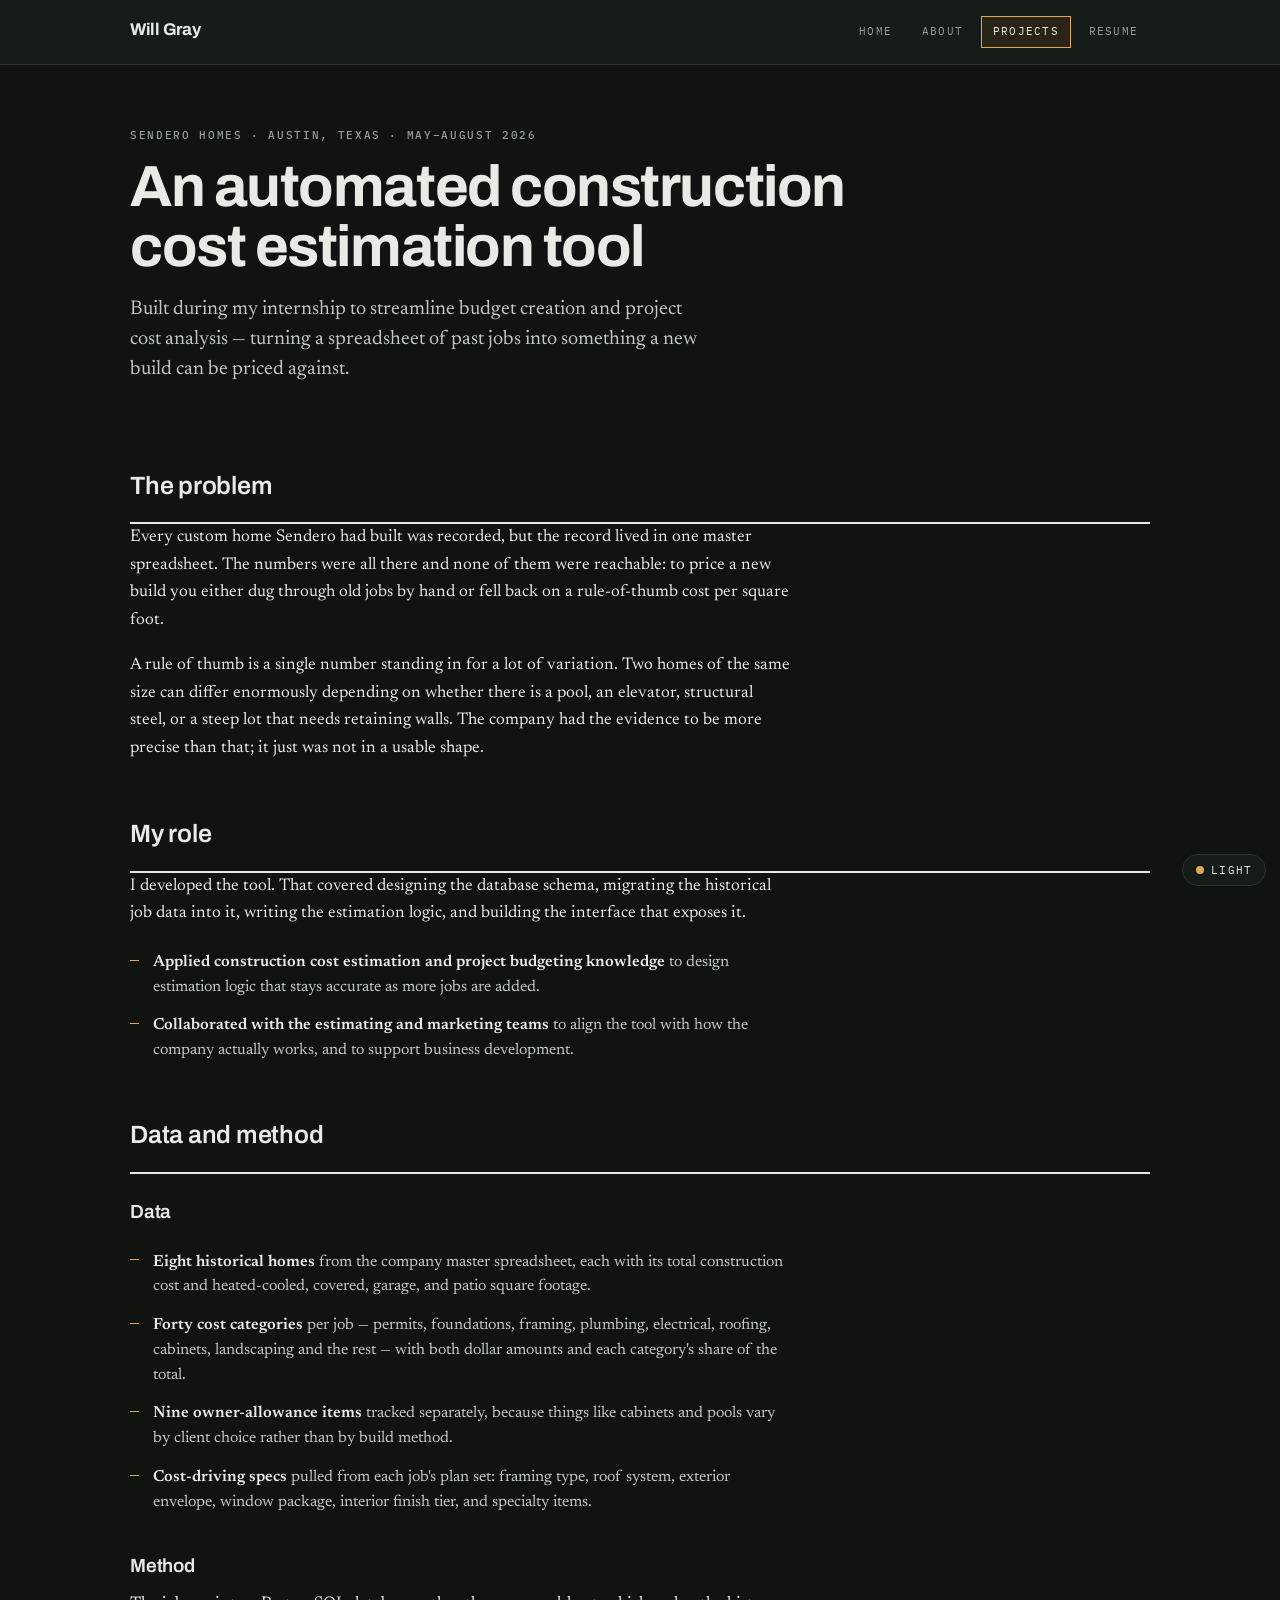
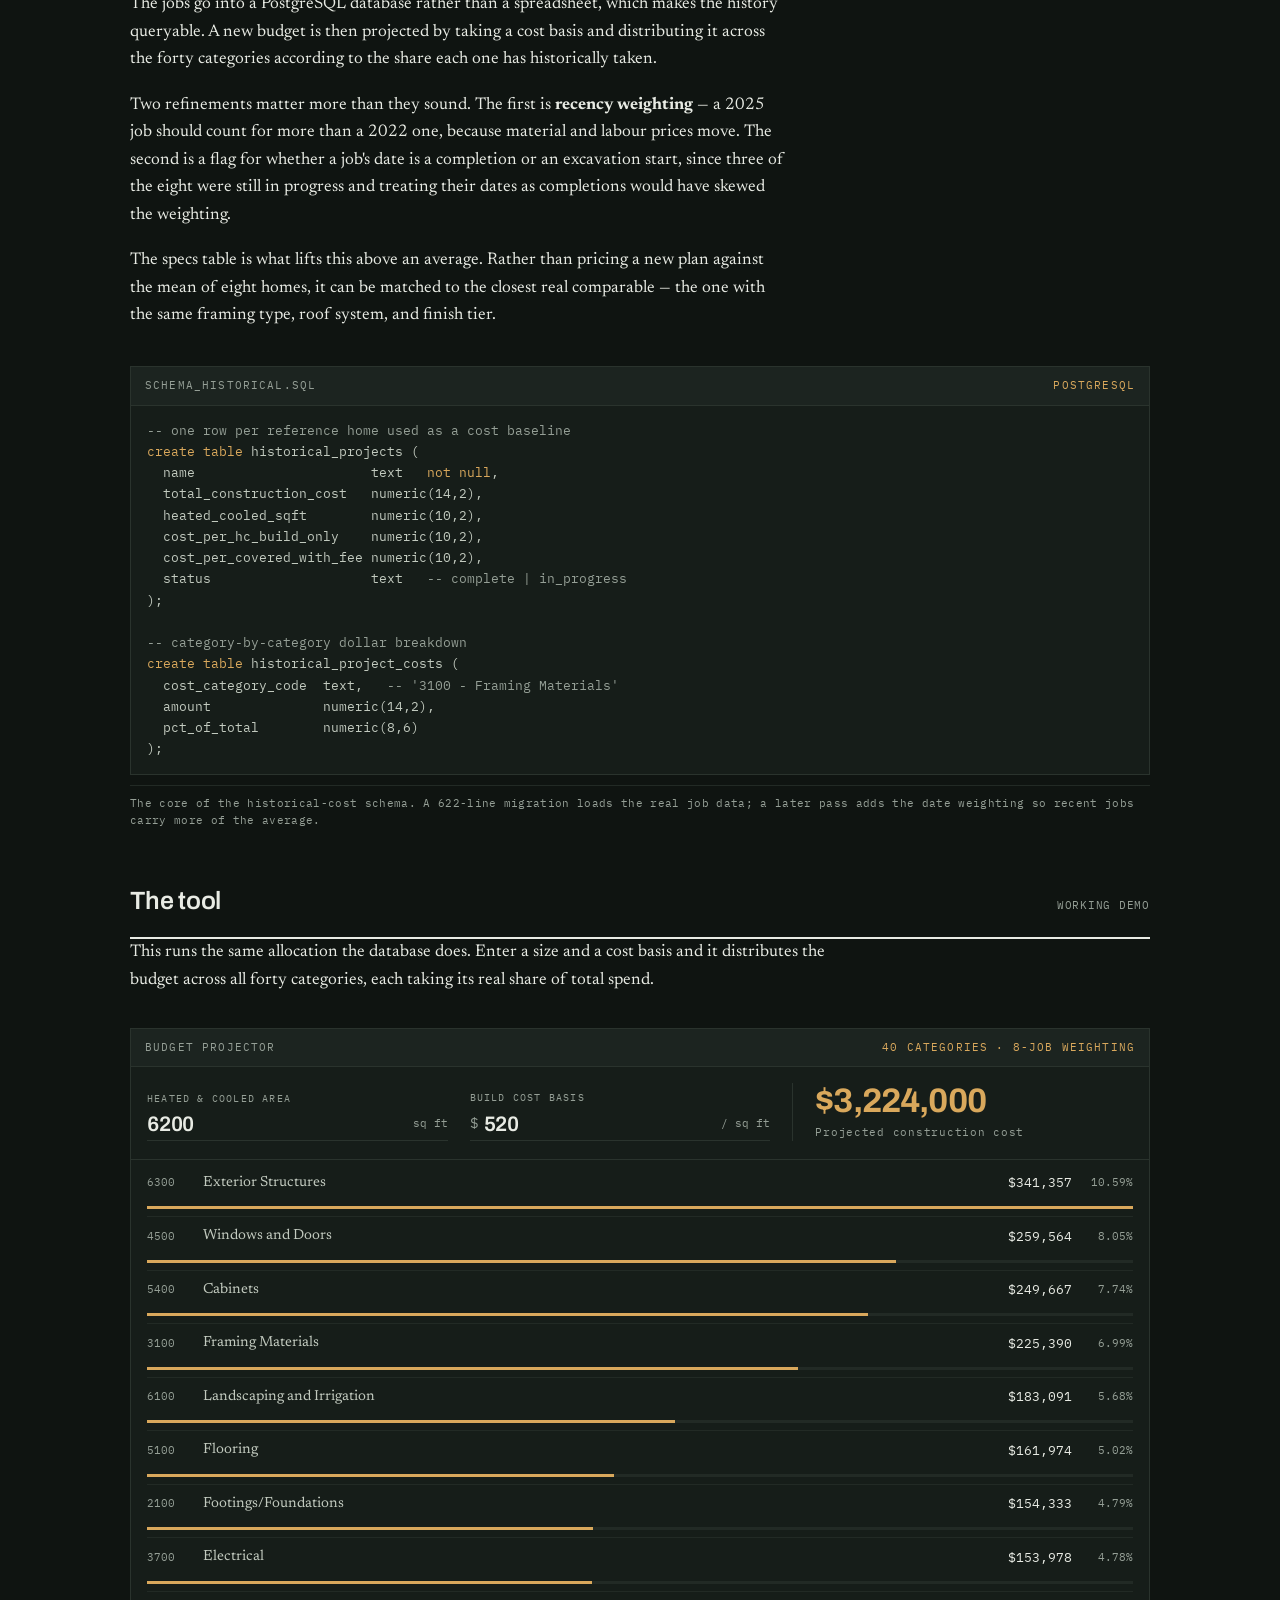
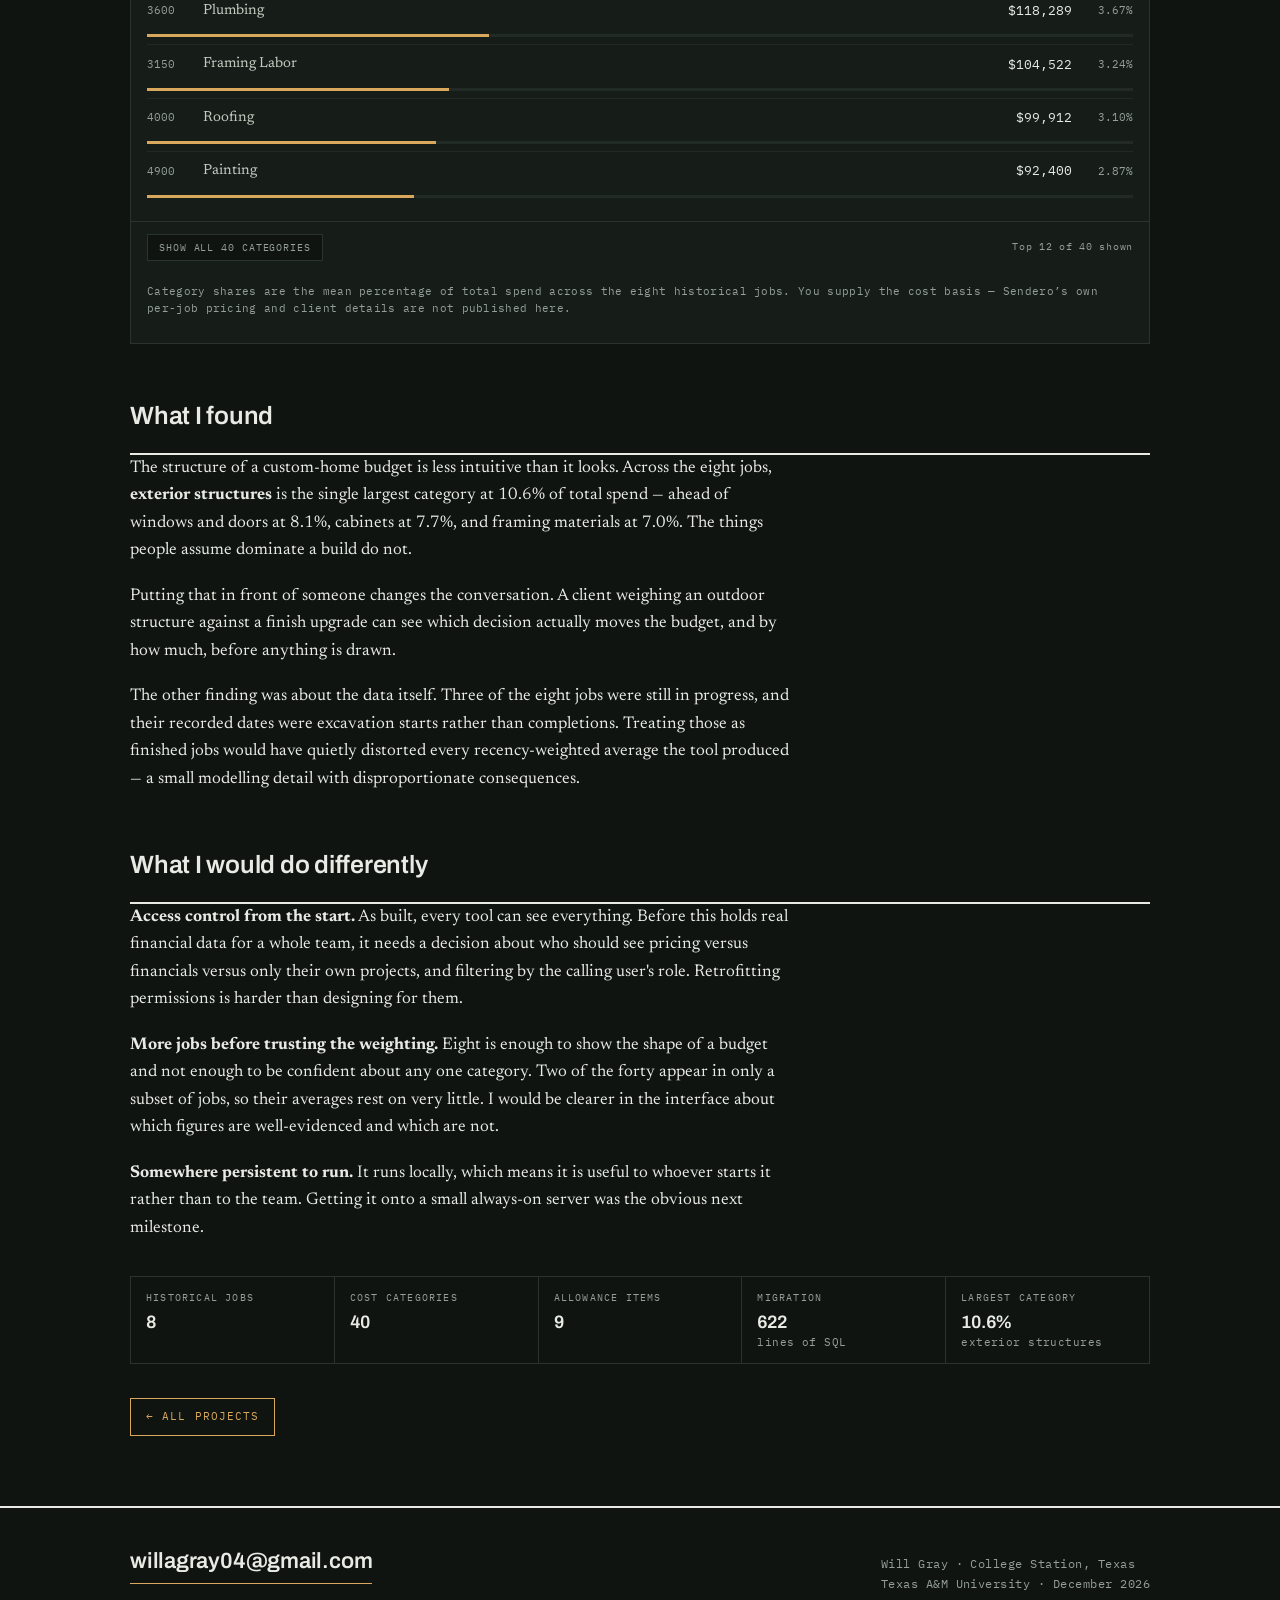
==== project-2.html @ 0aac1c07 "Make the estimating tool the highlight, and fix map glare The budget projector moves from the retire" ====
<!DOCTYPE html>
<html lang="en" data-theme="dark">
<head>
<meta charset="utf-8">
<meta name="viewport" content="width=device-width, initial-scale=1">
<title>Will Gray — Construction Estimating Tool</title>
<meta name="description" content="An automated construction cost estimation tool built for Sendero Homes — problem, role, data and method.">
<link rel="preconnect" href="https://fonts.googleapis.com">
<link rel="preconnect" href="https://fonts.gstatic.com" crossorigin>
<link rel="stylesheet" href="https://fonts.googleapis.com/css2?family=Archivo:wght@500;600;700&family=IBM+Plex+Mono:wght@400;500;600&family=Newsreader:ital,opsz,wght@0,6..72,400;0,6..72,500;0,6..72,600;1,6..72,400&display=swap">
<link rel="stylesheet" href="style.css">
<style>
  .codeblock{
    border:1px solid var(--rule);
    background:var(--surface);
    font-family:var(--ff-mono);
    font-size:12.5px;
    line-height:1.7;
  }
  .codeblock .body{padding:14px 16px;overflow-x:auto}
  .codeblock pre{margin:0;font:inherit;color:var(--ink-2);white-space:pre}
  .codeblock .k{color:var(--brass)}
  .codeblock .c{color:var(--mute)}
</style>
</head>
<body>

<header class="sitehead">
  <div class="frame inner">
    <a class="wordmark" href="index.html">Will Gray</a>
    <nav class="menu" aria-label="Main">
      <a href="index.html">Home</a>
      <a href="about.html">About</a>
      <a href="projects.html" aria-current="page">Projects</a>
      <a href="resume.html">Resume</a>
    </nav>
  </div>
</header>

<main class="frame">

  <div class="pagehead">
    <p class="eyebrow">Sendero Homes &middot; Austin, Texas &middot; May&ndash;August 2026</p>
    <h1>An automated construction cost estimation tool</h1>
    <p class="lede">
      Built during my internship to streamline budget creation and project cost analysis
      &mdash; turning a spreadsheet of past jobs into something a new build can be priced
      against.
    </p>
  </div>

  <div class="sectionhead"><h2>The problem</h2></div>
  <div class="prose">
    <p>
      Every custom home Sendero had built was recorded, but the record lived in one master
      spreadsheet. The numbers were all there and none of them were reachable: to price a
      new build you either dug through old jobs by hand or fell back on a rule-of-thumb
      cost per square foot.
    </p>
    <p>
      A rule of thumb is a single number standing in for a lot of variation. Two homes of
      the same size can differ enormously depending on whether there is a pool, an
      elevator, structural steel, or a steep lot that needs retaining walls. The company
      had the evidence to be more precise than that; it just was not in a usable shape.
    </p>
  </div>

  <div class="sectionhead"><h2>My role</h2></div>
  <div class="prose">
    <p>
      I developed the tool. That covered designing the database schema, migrating the
      historical job data into it, writing the estimation logic, and building the interface
      that exposes it.
    </p>
    <ul class="detail">
      <li><strong>Applied construction cost estimation and project budgeting knowledge</strong> to design estimation logic that stays accurate as more jobs are added.</li>
      <li><strong>Collaborated with the estimating and marketing teams</strong> to align the tool with how the company actually works, and to support business development.</li>
    </ul>
  </div>

  <div class="sectionhead"><h2>Data and method</h2></div>
  <div class="prose">
    <h3 style="margin-top:1.2em">Data</h3>
    <ul class="detail">
      <li><strong>Eight historical homes</strong> from the company master spreadsheet, each with its total construction cost and heated-cooled, covered, garage, and patio square footage.</li>
      <li><strong>Forty cost categories</strong> per job &mdash; permits, foundations, framing, plumbing, electrical, roofing, cabinets, landscaping and the rest &mdash; with both dollar amounts and each category's share of the total.</li>
      <li><strong>Nine owner-allowance items</strong> tracked separately, because things like cabinets and pools vary by client choice rather than by build method.</li>
      <li><strong>Cost-driving specs</strong> pulled from each job's plan set: framing type, roof system, exterior envelope, window package, interior finish tier, and specialty items.</li>
    </ul>

    <h3>Method</h3>
    <p>
      The jobs go into a PostgreSQL database rather than a spreadsheet, which makes the
      history queryable. A new budget is then projected by taking a cost basis and
      distributing it across the forty categories according to the share each one has
      historically taken.
    </p>
    <p>
      Two refinements matter more than they sound. The first is <strong>recency
      weighting</strong> &mdash; a 2025 job should count for more than a 2022 one, because
      material and labour prices move. The second is a flag for whether a job's date is a
      completion or an excavation start, since three of the eight were still in progress and
      treating their dates as completions would have skewed the weighting.
    </p>
    <p>
      The specs table is what lifts this above an average. Rather than pricing a new plan
      against the mean of eight homes, it can be matched to the closest real comparable
      &mdash; the one with the same framing type, roof system, and finish tier.
    </p>
  </div>

  <figure>
    <div class="codeblock">
      <div class="panel-bar"><span>schema_historical.sql</span><span class="hi">PostgreSQL</span></div>
      <div class="body">
<pre><span class="c">-- one row per reference home used as a cost baseline</span>
<span class="k">create table</span> historical_projects (
  name                      text   <span class="k">not null</span>,
  total_construction_cost   numeric(14,2),
  heated_cooled_sqft        numeric(10,2),
  cost_per_hc_build_only    numeric(10,2),
  cost_per_covered_with_fee numeric(10,2),
  status                    text   <span class="c">-- complete | in_progress</span>
);

<span class="c">-- category-by-category dollar breakdown</span>
<span class="k">create table</span> historical_project_costs (
  cost_category_code  text,   <span class="c">-- '3100 - Framing Materials'</span>
  amount              numeric(14,2),
  pct_of_total        numeric(8,6)
);</pre>
      </div>
    </div>
    <figcaption>
      The core of the historical-cost schema. A 622-line migration loads the real job data;
      a later pass adds the date weighting so recent jobs carry more of the average.
    </figcaption>
  </figure>

  <div class="sectionhead">
    <h2>The tool</h2>
    <span class="note">Working demo</span>
  </div>

  <div class="prose" style="max-width:74ch">
    <p>
      This runs the same allocation the database does. Enter a size and a cost basis and it
      distributes the budget across all forty categories, each taking its real share of
      total spend.
    </p>
  </div>

  <div class="tool" id="tool">
    <div class="panel-bar">
      <span>Budget projector</span>
      <span class="hi">40 categories &middot; 8-job weighting</span>
    </div>

    <div class="tool-controls">
      <div class="field">
        <label for="t-sqft">Heated &amp; cooled area</label>
        <div class="wrap">
          <input id="t-sqft" type="number" min="500" max="30000" step="50" value="6200" inputmode="numeric">
          <span class="suf">sq ft</span>
        </div>
      </div>
      <div class="field">
        <label for="t-rate">Build cost basis</label>
        <div class="wrap">
          <span class="pre">$</span>
          <input id="t-rate" type="number" min="50" max="2000" step="5" value="520" inputmode="numeric">
          <span class="suf">/ sq ft</span>
        </div>
      </div>
      <div class="tool-total">
        <div class="amt" id="t-total">$3,224,000</div>
        <div class="sub">Projected construction cost</div>
      </div>
    </div>

    <div class="bars" id="t-bars"></div>

    <div class="tool-foot">
      <button class="chip" id="t-toggle" type="button">Show all 40 categories</button>
      <span class="tool-hint" id="t-shown">Top 12 of 40 shown</span>
    </div>

    <p class="tool-note">
      Category shares are the mean percentage of total spend across the eight historical
      jobs. You supply the cost basis &mdash; Sendero&rsquo;s own per-job pricing and client
      details are not published here.
    </p>
  </div>

  <div class="sectionhead"><h2>What I found</h2></div>
  <div class="prose">
    <p>
      The structure of a custom-home budget is less intuitive than it looks. Across the
      eight jobs, <strong>exterior structures</strong> is the single largest category at
      10.6% of total spend &mdash; ahead of windows and doors at 8.1%, cabinets at 7.7%, and
      framing materials at 7.0%. The things people assume dominate a build do not.
    </p>
    <p>
      Putting that in front of someone changes the conversation. A client weighing an
      outdoor structure against a finish upgrade can see which decision actually moves the
      budget, and by how much, before anything is drawn.
    </p>
    <p>
      The other finding was about the data itself. Three of the eight jobs were still in
      progress, and their recorded dates were excavation starts rather than completions.
      Treating those as finished jobs would have quietly distorted every recency-weighted
      average the tool produced &mdash; a small modelling detail with disproportionate
      consequences.
    </p>
  </div>

  <div class="sectionhead"><h2>What I would do differently</h2></div>
  <div class="prose">
    <p>
      <strong>Access control from the start.</strong> As built, every tool can see
      everything. Before this holds real financial data for a whole team, it needs a
      decision about who should see pricing versus financials versus only their own
      projects, and filtering by the calling user's role. Retrofitting permissions is harder
      than designing for them.
    </p>
    <p>
      <strong>More jobs before trusting the weighting.</strong> Eight is enough to show the
      shape of a budget and not enough to be confident about any one category. Two of the
      forty appear in only a subset of jobs, so their averages rest on very little. I would
      be clearer in the interface about which figures are well-evidenced and which are not.
    </p>
    <p>
      <strong>Somewhere persistent to run.</strong> It runs locally, which means it is
      useful to whoever starts it rather than to the team. Getting it onto a small always-on
      server was the obvious next milestone.
    </p>
  </div>

  <dl class="notes">
    <div><dt>Historical jobs</dt><dd>8</dd></div>
    <div><dt>Cost categories</dt><dd>40</dd></div>
    <div><dt>Allowance items</dt><dd>9</dd></div>
    <div><dt>Migration</dt><dd>622<span class="u">lines of SQL</span></dd></div>
    <div><dt>Largest category</dt><dd>10.6%<span class="u">exterior structures</span></dd></div>
  </dl>

  <p style="margin-top:2em">
    <a class="btn" href="projects.html">&larr; All projects</a>
  </p>

</main>

<footer class="sitefoot">
  <div class="frame inner">
    <a class="mail" href="mailto:willagray04@gmail.com">willagray04@gmail.com</a>
    <div>
      Will Gray &middot; College Station, Texas<br>
      Texas A&amp;M University &middot; December 2026
    </div>
  </div>
</footer>

<button class="themebtn" id="themebtn" type="button" aria-label="Switch colour theme">
  <span class="dot" aria-hidden="true"></span><span id="themelabel">Light</span>
</button>

<script>
(function(){
  var root=document.documentElement,btn=document.getElementById('themebtn'),lab=document.getElementById('themelabel');
  function stored(){try{return localStorage.getItem('wg-theme')}catch(e){return null}}
  function save(v){try{localStorage.setItem('wg-theme',v)}catch(e){}}
  function cur(){return root.getAttribute('data-theme')||'dark'}
  function apply(t){root.setAttribute('data-theme',t);lab.textContent=t==='dark'?'Light':'Dark'}
  var s=stored();
  if(s==='dark'||s==='light'){apply(s)}else{lab.textContent=cur()==='dark'?'Light':'Dark'}
  btn.addEventListener('click',function(){var n=cur()==='dark'?'light':'dark';apply(n);save(n)});
})();
</script>
<script src="estimator.js"></script>

</body>
</html>
---- style.css ----
/* ============================================================
   Will Gray — portfolio
   Shared stylesheet. Linked by every page.
   Palette: plan paper, spruce ink, geodetic brass.
   ============================================================ */

:root{
  --paper:#F1F2EE;
  --surface:#FAFAF8;
  --surface-2:#E9EBE5;
  --ink:#14211C;
  --ink-2:#3C4942;
  --mute:#5F6A62;
  --rule:#CCD2CA;
  --rule-soft:#DEE2DA;
  --brass:#8C6019;
  --brass-bright:#B5832C;
  --accent-wash:#EDE6D6;

  --ff-display:"Archivo","Helvetica Neue",Arial,sans-serif;
  --ff-body:"Newsreader",Georgia,"Times New Roman",serif;
  --ff-mono:"IBM Plex Mono",ui-monospace,SFMono-Regular,Menlo,monospace;

  --measure:66ch;
  --frame:1100px;
  --gut:clamp(20px,5vw,40px);
}

@media (prefers-color-scheme:dark){
  :root:not([data-theme="light"]){
    --paper:#0F1411;
    --surface:#161D19;
    --surface-2:#1C2420;
    --ink:#E8EBE4;
    --ink-2:#C2CABF;
    --mute:#959F96;
    --rule:#2A332D;
    --rule-soft:#222A25;
    --brass:#D9A85C;
    --brass-bright:#E4BC7C;
    --accent-wash:#2A2317;
  }
}
:root[data-theme="dark"]{
  --paper:#0F1411;
  --surface:#161D19;
  --surface-2:#1C2420;
  --ink:#E8EBE4;
  --ink-2:#C2CABF;
  --mute:#959F96;
  --rule:#2A332D;
  --rule-soft:#222A25;
  --brass:#D9A85C;
  --brass-bright:#E4BC7C;
  --accent-wash:#2A2317;
}

/* ---------------- base ---------------- */
*,*::before,*::after{box-sizing:border-box}
html{-webkit-text-size-adjust:100%}
body{
  margin:0;
  background:var(--paper);
  color:var(--ink);
  font-family:var(--ff-body);
  font-size:17px;
  line-height:1.62;
  font-optical-sizing:auto;
  -webkit-font-smoothing:antialiased;
}
img{max-width:100%;display:block}
a{color:inherit}
:focus-visible{outline:2px solid var(--brass);outline-offset:3px;border-radius:2px}
.frame{max-width:var(--frame);margin-inline:auto;padding-inline:var(--gut)}

.eyebrow{
  font-family:var(--ff-mono);
  font-size:11px;
  font-weight:500;
  letter-spacing:.15em;
  text-transform:uppercase;
  color:var(--mute);
  margin:0;
}

/* ---------------- site menu ---------------- */
.sitehead{
  border-bottom:1px solid var(--rule);
  background:var(--surface);
}
.sitehead .inner{
  display:flex;
  flex-wrap:wrap;
  align-items:baseline;
  justify-content:space-between;
  gap:10px 28px;
  padding-block:16px;
}
.wordmark{
  font-family:var(--ff-display);
  font-weight:700;
  font-size:17px;
  letter-spacing:-.015em;
  text-decoration:none;
  color:var(--ink);
}
.menu{display:flex;flex-wrap:wrap;gap:4px 6px}
.menu a{
  font-family:var(--ff-mono);
  font-size:11px;
  letter-spacing:.11em;
  text-transform:uppercase;
  text-decoration:none;
  color:var(--mute);
  padding:6px 11px;
  border:1px solid transparent;
}
.menu a:hover{color:var(--brass);border-color:var(--rule)}
.menu a[aria-current="page"]{
  color:var(--ink);
  border-color:var(--brass);
  background:var(--accent-wash);
}

/* ---------------- page headers ---------------- */
.pagehead{padding-block:clamp(34px,6vw,62px) clamp(20px,3vw,30px)}
.pagehead h1{
  font-family:var(--ff-display);
  font-weight:700;
  font-size:clamp(32px,6vw,58px);
  line-height:1.02;
  letter-spacing:-.025em;
  margin:.22em 0 0;
  text-wrap:balance;
}
.pagehead .lede{
  font-size:clamp(17px,2.1vw,20px);
  line-height:1.5;
  color:var(--ink-2);
  max-width:52ch;
  margin:18px 0 0;
}
.sectionhead{
  display:flex;
  flex-wrap:wrap;
  align-items:baseline;
  justify-content:space-between;
  gap:10px 24px;
  padding-block:clamp(32px,5vw,52px) 16px;
  border-bottom:2px solid var(--ink);
}
.sectionhead h2{
  font-family:var(--ff-display);
  font-weight:600;
  font-size:clamp(19px,3vw,25px);
  letter-spacing:-.01em;
  margin:0;
}
.sectionhead .note{
  font-family:var(--ff-mono);
  font-size:11px;
  letter-spacing:.07em;
  text-transform:uppercase;
  color:var(--mute);
}

/* ---------------- prose ---------------- */
.prose{max-width:var(--measure)}
.prose p{margin:0 0 1.05em}
.prose p:last-child{margin-bottom:0}
.prose h3{
  font-family:var(--ff-display);
  font-weight:600;
  font-size:19px;
  letter-spacing:-.01em;
  margin:1.9em 0 .5em;
}
.detail{list-style:none;margin:1.3em 0 0;padding:0;display:grid;gap:.8em}
.detail li{
  position:relative;
  padding-left:1.45em;
  font-size:16px;
  line-height:1.56;
  color:var(--ink-2);
}
.detail li::before{
  content:"";
  position:absolute;
  left:0;top:.62em;
  width:9px;height:1px;
  background:var(--brass);
}
.detail strong{color:var(--ink);font-weight:600}

/* [ADD] marker — anything the source material did not supply */
.add{
  font-family:var(--ff-mono);
  font-size:.86em;
  letter-spacing:.06em;
  color:var(--brass);
  background:var(--accent-wash);
  border:1px dashed var(--brass);
  padding:1px 7px;
  white-space:nowrap;
}

/* ---------------- featured / cards ---------------- */
.featured{
  display:grid;
  grid-template-columns:minmax(0,1.05fr) minmax(0,.95fr);
  gap:clamp(24px,4vw,48px);
  align-items:start;
  padding-block:clamp(26px,4vw,40px);
}
.featured .fig img{border:1px solid var(--rule);background:var(--surface)}

.cards{
  display:grid;
  grid-template-columns:repeat(auto-fit,minmax(270px,1fr));
  gap:clamp(20px,3vw,32px);
  padding-block:clamp(26px,4vw,40px);
}
.card{
  display:flex;
  flex-direction:column;
  gap:10px;
  padding-top:16px;
  border-top:1px solid var(--rule);
}
/* contain, not cover — these are maps and documents, and cropping into the
   middle of one makes it unrecognisable */
/* explicit height overrides the images' own height attributes, which would
   otherwise win over aspect-ratio and blow the cards out */
.card img{
  border:1px solid var(--rule);
  background:var(--surface-2);
  width:100%;
  height:215px;
  object-fit:contain;
  padding:7px;
}
.card .noimg{
  border:1px dashed var(--rule);
  background:var(--surface-2);
  width:100%;
  height:215px;
  display:grid;
  place-items:center;
  font-family:var(--ff-mono);
  font-size:10.5px;
  letter-spacing:.12em;
  text-transform:uppercase;
  color:var(--mute);
  text-align:center;
  padding:10px;
}
.card h3{
  font-family:var(--ff-display);
  font-weight:600;
  font-size:18px;
  line-height:1.25;
  letter-spacing:-.01em;
  margin:0;
  text-wrap:balance;
}
.card p{margin:0;font-size:15.5px;line-height:1.52;color:var(--ink-2)}
.card .go{
  font-family:var(--ff-mono);
  font-size:11px;
  letter-spacing:.09em;
  text-transform:uppercase;
  color:var(--brass);
  text-decoration:none;
  margin-top:auto;
  padding-top:8px;
}
.card .go:hover{color:var(--ink)}

/* ---------------- figures ---------------- */
figure{margin:clamp(24px,3.5vw,36px) 0 0}
figcaption,.figcaption{
  font-family:var(--ff-mono);
  font-size:11px;
  line-height:1.55;
  letter-spacing:.03em;
  color:var(--mute);
  margin-top:10px;
  padding-top:9px;
  border-top:1px solid var(--rule-soft);
}
.panel{border:1px solid var(--rule);background:var(--surface)}
.panel-bar{
  display:flex;
  flex-wrap:wrap;
  align-items:center;
  justify-content:space-between;
  gap:6px 16px;
  padding:10px 14px;
  border-bottom:1px solid var(--rule);
  background:var(--surface-2);
  font-family:var(--ff-mono);
  font-size:10.5px;
  letter-spacing:.11em;
  text-transform:uppercase;
  color:var(--mute);
}
.panel-bar .hi{color:var(--brass)}

/* ---------------- data strip ---------------- */
.notes{
  display:grid;
  grid-template-columns:repeat(auto-fit,minmax(140px,1fr));
  gap:1px;
  margin-top:clamp(24px,3.5vw,34px);
  background:var(--rule);
  border:1px solid var(--rule);
}
.notes div{background:var(--paper);padding:13px 15px 14px}
.notes dt{
  font-family:var(--ff-mono);
  font-size:10px;
  letter-spacing:.12em;
  text-transform:uppercase;
  color:var(--mute);
  margin:0 0 5px;
}
.notes dd{
  margin:0;
  font-family:var(--ff-display);
  font-weight:600;
  font-size:18px;
  line-height:1.2;
  letter-spacing:-.01em;
  font-variant-numeric:tabular-nums;
}
.notes dd .u{
  font-family:var(--ff-mono);
  font-weight:400;
  font-size:11px;
  letter-spacing:.04em;
  color:var(--mute);
  display:block;
  margin-top:3px;
}

/* ---------------- map ---------------- */
.mapcanvas{
  height:clamp(320px,50vh,440px);
  width:100%;
  background:var(--surface-2);
}
.leaflet-container{font-family:var(--ff-mono);background:var(--surface-2)}
.leaflet-container a{color:var(--brass)}
.leaflet-popup-content-wrapper,.leaflet-popup-tip{
  background:var(--surface);
  color:var(--ink);
  border:1px solid var(--rule);
  border-radius:2px;
}
.leaflet-popup-content{margin:11px 13px;font-size:12px;line-height:1.6}
.leaflet-popup-content b{
  font-family:var(--ff-display);
  font-size:14px;
  font-weight:600;
  display:block;
  margin-bottom:4px;
}
.leaflet-bar a{background:var(--surface);color:var(--ink);border-bottom-color:var(--rule)}
.leaflet-bar a:hover{background:var(--surface-2);color:var(--brass)}
.leaflet-control-attribution{
  background:var(--surface)!important;
  color:var(--mute)!important;
  font-size:9.5px!important;
}

/* ---------------- resume ---------------- */
.resume-actions{
  display:flex;
  flex-wrap:wrap;
  gap:10px 14px;
  align-items:center;
  padding-block:6px clamp(20px,3vw,28px);
}
.btn{
  display:inline-block;
  font-family:var(--ff-mono);
  font-size:11px;
  letter-spacing:.1em;
  text-transform:uppercase;
  text-decoration:none;
  color:var(--brass);
  border:1px solid var(--brass);
  padding:9px 15px;
}
.btn:hover{background:var(--accent-wash);color:var(--ink)}

.entry{
  padding-block:clamp(18px,2.5vw,24px);
  border-bottom:1px solid var(--rule-soft);
}
.entry:last-child{border-bottom:0}
.entry .row{
  display:flex;
  flex-wrap:wrap;
  align-items:baseline;
  justify-content:space-between;
  gap:4px 18px;
}
.entry h3{
  font-family:var(--ff-display);
  font-weight:600;
  font-size:17.5px;
  letter-spacing:-.01em;
  margin:0;
}
.entry .when{
  font-family:var(--ff-mono);
  font-size:11px;
  letter-spacing:.06em;
  color:var(--mute);
  font-variant-numeric:tabular-nums;
}
.entry .role{
  font-style:italic;
  color:var(--ink-2);
  margin:2px 0 0;
  font-size:16px;
}
.entry ul{list-style:none;margin:.7em 0 0;padding:0;display:grid;gap:.6em}
.entry ul li{
  position:relative;
  padding-left:1.35em;
  font-size:15.5px;
  line-height:1.55;
  color:var(--ink-2);
}
.entry ul li::before{
  content:"";
  position:absolute;
  left:0;top:.6em;
  width:8px;height:1px;
  background:var(--brass);
}
.skillrow{
  display:grid;
  grid-template-columns:8.5rem minmax(0,1fr);
  gap:10px 16px;
  padding:11px 0;
  border-bottom:1px solid var(--rule-soft);
  font-size:16px;
}
.skillrow:last-child{border-bottom:0}
.skillrow dt{
  font-family:var(--ff-mono);
  font-size:10.5px;
  letter-spacing:.11em;
  text-transform:uppercase;
  color:var(--mute);
  padding-top:3px;
}
.skillrow dd{margin:0;color:var(--ink-2)}

/* ---------------- footer ---------------- */
.sitefoot{
  border-top:2px solid var(--ink);
  margin-top:clamp(40px,6vw,70px);
}
.sitefoot .inner{
  display:flex;
  flex-wrap:wrap;
  gap:14px 32px;
  align-items:baseline;
  justify-content:space-between;
  padding-block:clamp(24px,4vw,36px) clamp(34px,5vw,54px);
  font-family:var(--ff-mono);
  font-size:12px;
  letter-spacing:.04em;
  color:var(--mute);
}
.sitefoot a.mail{
  font-family:var(--ff-display);
  font-size:clamp(17px,2.4vw,22px);
  font-weight:600;
  letter-spacing:-.01em;
  color:var(--ink);
  text-decoration:none;
  border-bottom:1px solid var(--brass);
  padding-bottom:3px;
}
.sitefoot a.mail:hover{border-color:var(--ink)}

/* ---------------- theme toggle ---------------- */
.themebtn{
  position:fixed;
  right:14px;bottom:14px;
  z-index:9;
  display:inline-flex;
  align-items:center;
  gap:7px;
  padding:8px 13px;
  background:var(--surface);
  color:var(--ink);
  border:1px solid var(--rule);
  border-radius:999px;
  font-family:var(--ff-mono);
  font-size:10.5px;
  letter-spacing:.11em;
  text-transform:uppercase;
  cursor:pointer;
}
.themebtn:hover{border-color:var(--brass);color:var(--brass)}
.themebtn .dot{width:8px;height:8px;border-radius:50%;background:var(--brass);flex:none}

/* ---------------- responsive ---------------- */
@media (max-width:880px){
  .featured{grid-template-columns:1fr}
  .featured .fig{order:-1}
}
@media (max-width:560px){
  body{font-size:16.5px}
  .skillrow{grid-template-columns:1fr;gap:4px}
}
@media (prefers-reduced-motion:reduce){
  *{animation:none!important;transition:none!important;scroll-behavior:auto!important}
}
@media print{
  .themebtn,.sitehead .menu{display:none}
  body{background:#fff;color:#000}
}

/* ============================================================
   MAP + DOCUMENT FRAMING
   These are white printed sheets sitting on a dark page. Mat them
   so the paper reads as deliberate, and take a little of the glare
   off at rest — full brightness on hover and focus.
   ============================================================ */
.card img,
.sheet-img{
  filter:brightness(.94) saturate(.97);
  transition:filter .18s ease;
}
.card:hover img,
.card:focus-within img,
.sheet-img:hover{filter:none}

.sheet{
  border:1px solid var(--rule);
  background:var(--surface-2);
  padding:clamp(10px,1.8vw,18px);
}
.sheet-img{
  width:100%;
  height:auto;
  border:1px solid var(--rule);
  display:block;
}
@media (prefers-reduced-motion:reduce){
  .card img,.sheet-img{transition:none}
}

/* ============================================================
   BUDGET PROJECTOR
   ============================================================ */
.tool{
  margin-top:clamp(24px,3.5vw,34px);
  border:1px solid var(--rule);
  background:var(--surface);
}
.tool-controls{
  display:flex;
  flex-wrap:wrap;
  gap:14px 22px;
  padding:16px 16px 18px;
  border-bottom:1px solid var(--rule);
  align-items:flex-end;
}
.field{display:flex;flex-direction:column;gap:6px;flex:1 1 150px;min-width:130px}
.field label{
  font-family:var(--ff-mono);font-size:10px;letter-spacing:.12em;
  text-transform:uppercase;color:var(--mute);
}
.field .wrap{
  display:flex;align-items:center;gap:6px;
  border-bottom:1px solid var(--rule);padding-bottom:5px;
}
.field .wrap:focus-within{border-color:var(--brass)}
.field .pre{font-family:var(--ff-mono);font-size:14px;color:var(--mute);flex:none}
.field .suf{font-family:var(--ff-mono);font-size:10.5px;color:var(--mute);flex:none}
.field input{
  width:100%;border:0;background:transparent;color:var(--ink);
  font-family:var(--ff-display);font-weight:600;font-size:21px;
  letter-spacing:-.01em;font-variant-numeric:tabular-nums;padding:0;
  -moz-appearance:textfield;
}
.field input::-webkit-outer-spin-button,
.field input::-webkit-inner-spin-button{-webkit-appearance:none;margin:0}

.tool-total{flex:1 1 190px;border-left:1px solid var(--rule);padding-left:22px}
.tool-total .amt{
  font-family:var(--ff-display);font-weight:700;
  font-size:clamp(26px,3.6vw,34px);line-height:1.05;
  letter-spacing:-.025em;color:var(--brass);
  font-variant-numeric:tabular-nums;
}
.tool-total .sub{
  font-family:var(--ff-mono);font-size:10.5px;letter-spacing:.07em;
  color:var(--mute);margin-top:5px;
}

.bars{padding:4px 16px 16px}
.bar{
  display:grid;
  grid-template-columns:2.9rem minmax(0,1fr) 5.4rem 3.2rem;
  align-items:center;
  gap:10px;
  padding:7px 0;
  border-bottom:1px solid var(--rule-soft);
  font-size:14.5px;
}
.bar:last-child{border-bottom:0}
.bar .code{font-family:var(--ff-mono);font-size:10.5px;color:var(--mute);font-variant-numeric:tabular-nums}
.bar .nm{min-width:0;overflow:hidden;text-overflow:ellipsis;white-space:nowrap;color:var(--ink-2)}
.bar .amt{font-family:var(--ff-mono);font-size:13px;text-align:right;font-variant-numeric:tabular-nums;color:var(--ink)}
.bar .pct{font-family:var(--ff-mono);font-size:10.5px;text-align:right;color:var(--mute);font-variant-numeric:tabular-nums}
.bar .meter{grid-column:1 / -1;height:3px;background:var(--rule-soft);position:relative;margin-top:2px}
.bar .meter span{position:absolute;inset:0 auto 0 0;background:var(--brass);display:block}

.tool-foot{
  display:flex;flex-wrap:wrap;gap:10px 16px;align-items:center;
  padding:12px 16px;border-top:1px solid var(--rule);
}
.chip{
  font-family:var(--ff-mono);font-size:10px;letter-spacing:.09em;
  text-transform:uppercase;padding:6px 11px;
  border:1px solid var(--rule);background:var(--paper);
  color:var(--mute);cursor:pointer;
}
.chip:hover{border-color:var(--brass);color:var(--brass)}
.tool-hint{
  font-family:var(--ff-mono);font-size:10px;letter-spacing:.07em;
  color:var(--mute);margin-left:auto;
}
.tool-note{
  font-family:var(--ff-mono);font-size:10.5px;line-height:1.6;
  letter-spacing:.03em;color:var(--mute);padding:0 16px 16px;
}
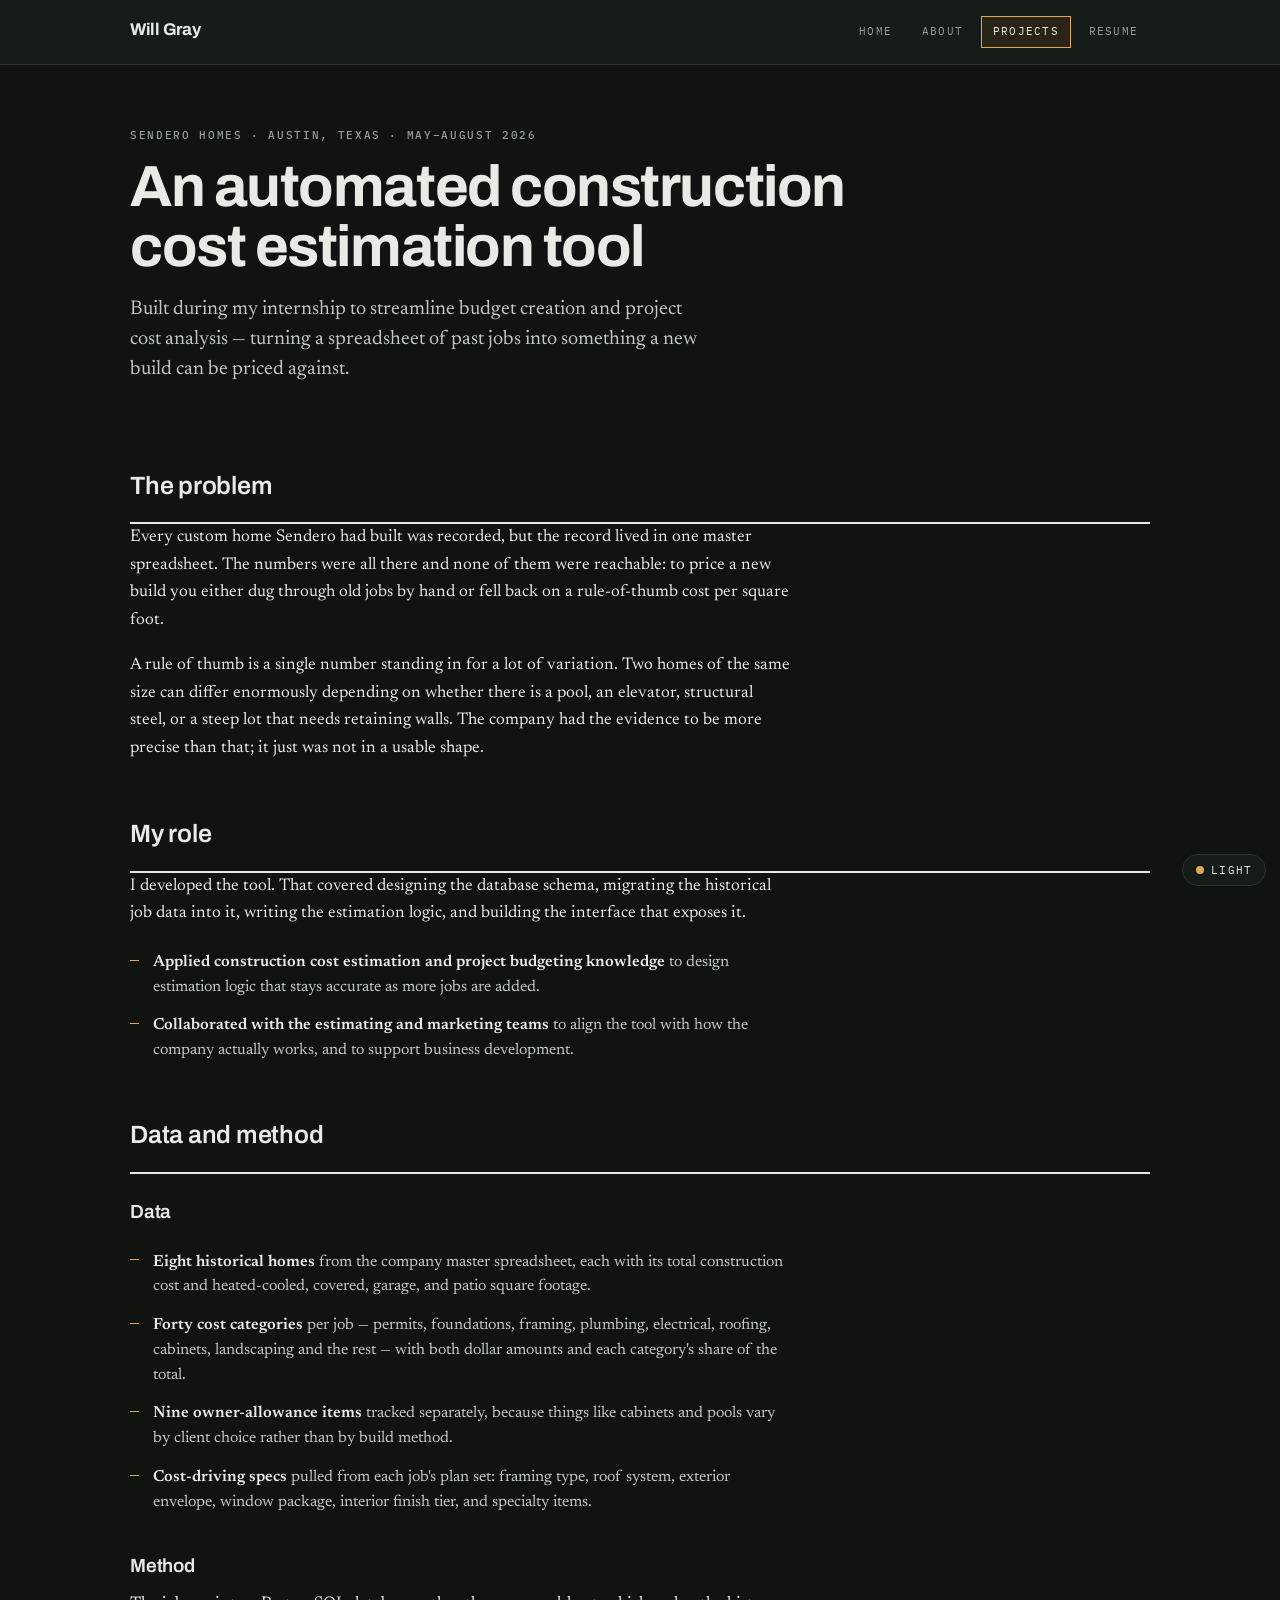
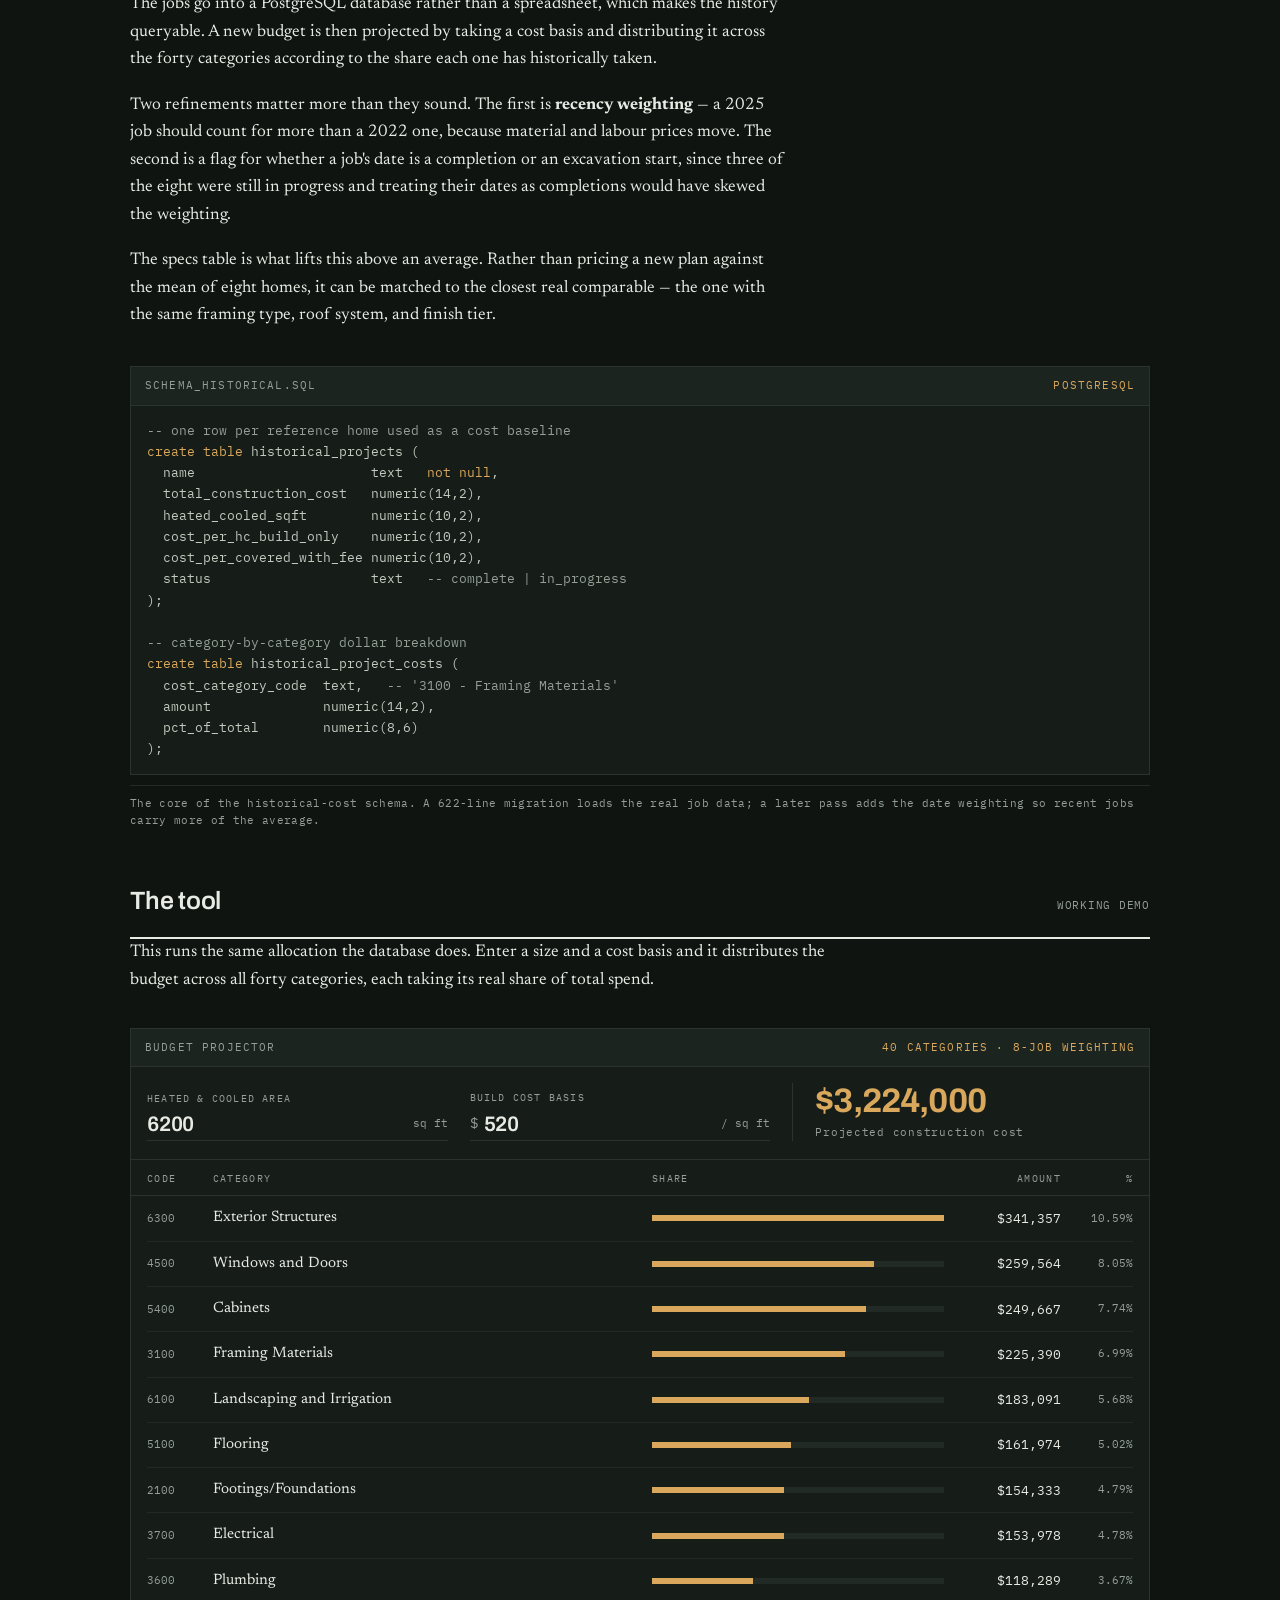
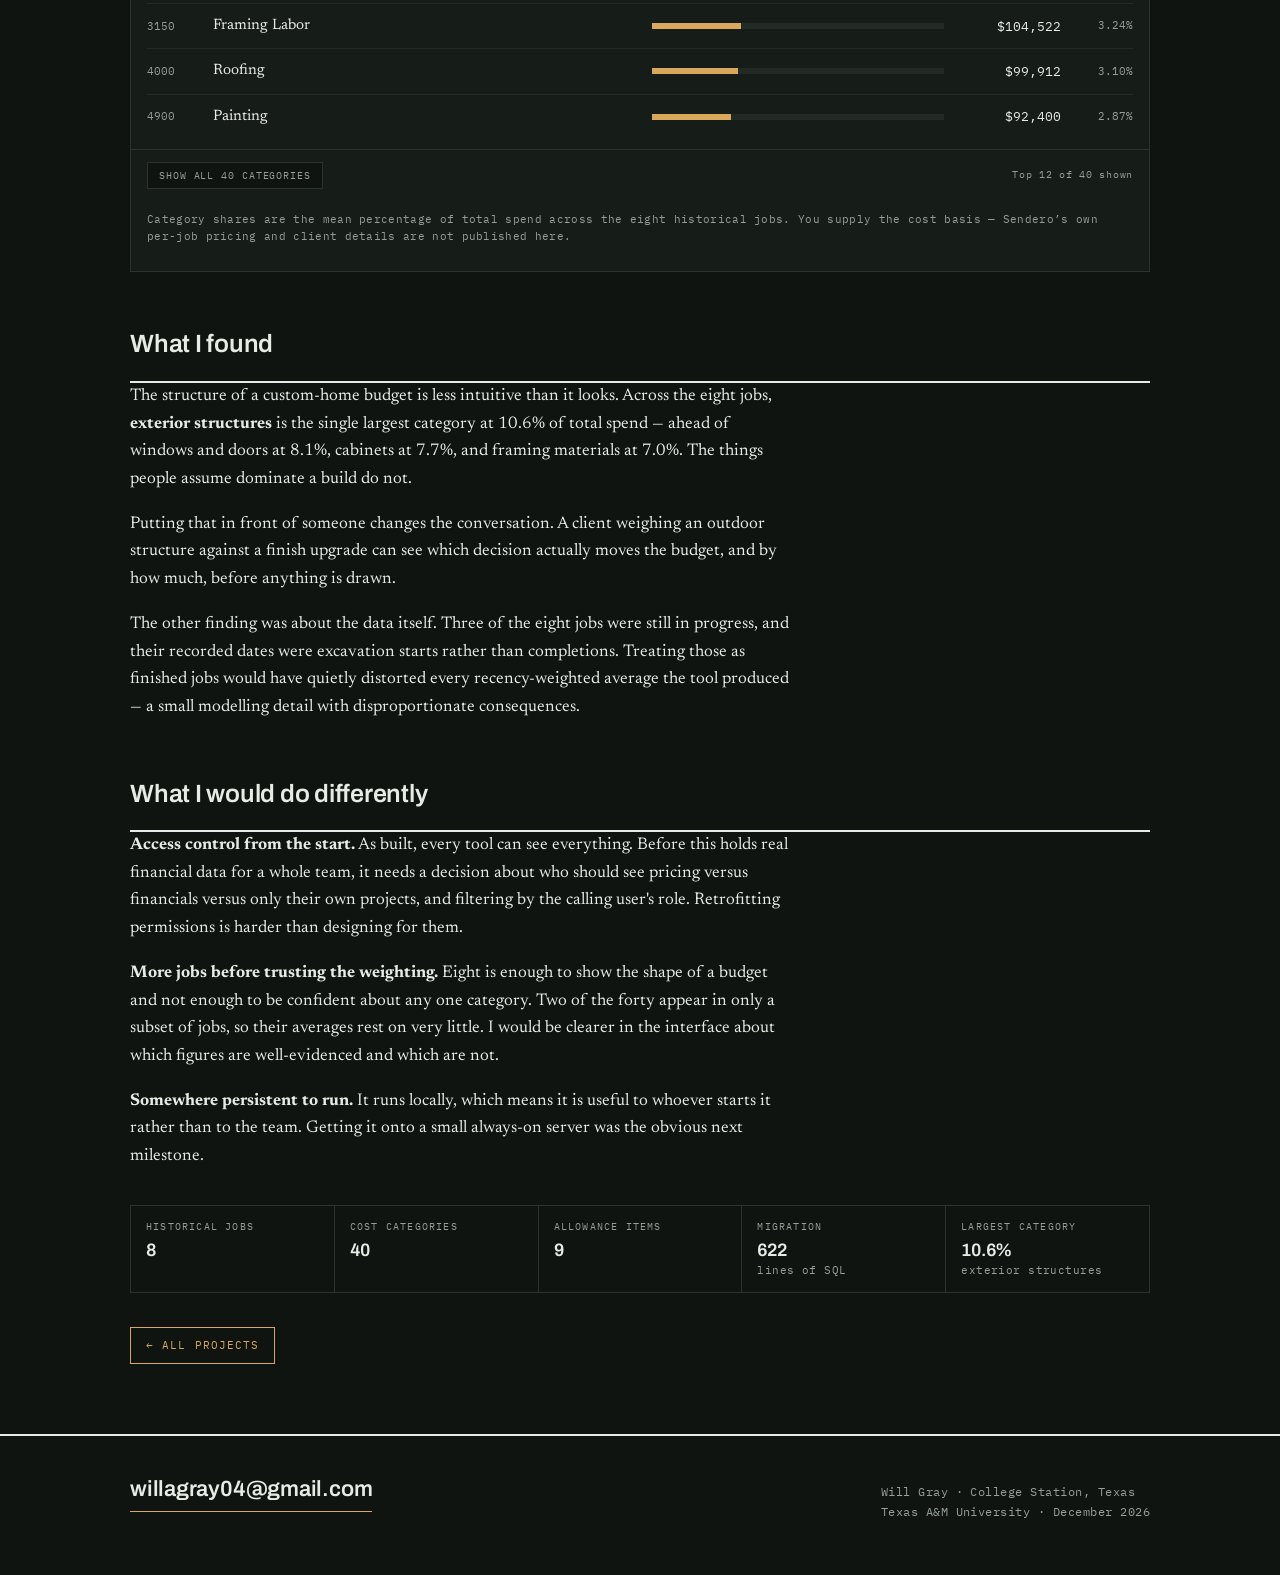
==== commit 01307fd9: "Clean up the budget projector results The share bar was a full-width underline running beneath the a" ====
--- a/project-2.html
+++ b/project-2.html
@@ -178,6 +178,13 @@
       </div>
     </div>
 
+    <div class="bars-head">
+      <span>Code</span>
+      <span>Category</span>
+      <span>Share</span>
+      <span class="r">Amount</span>
+      <span class="r">%</span>
+    </div>
     <div class="bars" id="t-bars"></div>
 
     <div class="tool-foot">
--- a/style.css
+++ b/style.css
@@ -574,20 +574,20 @@
   border-bottom:1px solid var(--rule);
   align-items:flex-end;
 }
-.field{display:flex;flex-direction:column;gap:6px;flex:1 1 150px;min-width:130px}
+.field{display:flex;flex-direction:column;gap:6px;flex:1 1 150px;min-width:0}
 .field label{
   font-family:var(--ff-mono);font-size:10px;letter-spacing:.12em;
   text-transform:uppercase;color:var(--mute);
 }
 .field .wrap{
-  display:flex;align-items:center;gap:6px;
+  display:flex;align-items:center;gap:6px;min-width:0;
   border-bottom:1px solid var(--rule);padding-bottom:5px;
 }
 .field .wrap:focus-within{border-color:var(--brass)}
 .field .pre{font-family:var(--ff-mono);font-size:14px;color:var(--mute);flex:none}
 .field .suf{font-family:var(--ff-mono);font-size:10.5px;color:var(--mute);flex:none}
 .field input{
-  width:100%;border:0;background:transparent;color:var(--ink);
+  width:100%;min-width:0;border:0;background:transparent;color:var(--ink);
   font-family:var(--ff-display);font-weight:600;font-size:21px;
   letter-spacing:-.01em;font-variant-numeric:tabular-nums;padding:0;
   -moz-appearance:textfield;
@@ -607,23 +607,86 @@
   color:var(--mute);margin-top:5px;
 }
 
-.bars{padding:4px 16px 16px}
+/* results table: code | category | share bar | amount | percent.
+   The bar gets its own column — as a full-width underline it read as a
+   divider between rows instead of a value. */
+.bars{padding:0 16px 10px}
+.bars-head,
 .bar{
   display:grid;
-  grid-template-columns:2.9rem minmax(0,1fr) 5.4rem 3.2rem;
+  grid-template-columns:3.1rem minmax(0,1.45fr) minmax(54px,1fr) 6.3rem 3.5rem;
   align-items:center;
-  gap:10px;
-  padding:7px 0;
+  gap:16px;
+}
+.bars-head{
+  padding:11px 16px 9px;
+  border-bottom:1px solid var(--rule);
+  font-family:var(--ff-mono);
+  font-size:9.5px;
+  letter-spacing:.14em;
+  text-transform:uppercase;
+  color:var(--mute);
+}
+.bars-head .r{text-align:right}
+.bar{
+  padding:10px 0;
   border-bottom:1px solid var(--rule-soft);
-  font-size:14.5px;
+  font-size:15px;
 }
 .bar:last-child{border-bottom:0}
-.bar .code{font-family:var(--ff-mono);font-size:10.5px;color:var(--mute);font-variant-numeric:tabular-nums}
-.bar .nm{min-width:0;overflow:hidden;text-overflow:ellipsis;white-space:nowrap;color:var(--ink-2)}
-.bar .amt{font-family:var(--ff-mono);font-size:13px;text-align:right;font-variant-numeric:tabular-nums;color:var(--ink)}
-.bar .pct{font-family:var(--ff-mono);font-size:10.5px;text-align:right;color:var(--mute);font-variant-numeric:tabular-nums}
-.bar .meter{grid-column:1 / -1;height:3px;background:var(--rule-soft);position:relative;margin-top:2px}
-.bar .meter span{position:absolute;inset:0 auto 0 0;background:var(--brass);display:block}
+.bar .code{
+  font-family:var(--ff-mono);font-size:10.5px;color:var(--mute);
+  font-variant-numeric:tabular-nums;
+}
+.bar .nm{
+  min-width:0;overflow:hidden;text-overflow:ellipsis;white-space:nowrap;
+  color:var(--ink);
+}
+.bar .track{
+  height:6px;
+  background:var(--rule-soft);
+  position:relative;
+  overflow:hidden;
+}
+.bar .track i{
+  position:absolute;inset:0 auto 0 0;
+  background:var(--brass);
+  display:block;
+}
+.bar .amt{
+  font-family:var(--ff-mono);font-size:13px;text-align:right;
+  font-variant-numeric:tabular-nums;color:var(--ink);
+}
+.bar .pct{
+  font-family:var(--ff-mono);font-size:11px;text-align:right;
+  color:var(--mute);font-variant-numeric:tabular-nums;
+}
+
+@media (max-width:640px){
+  /* column + wrap would wrap items into new columns to the right, and a
+     flex-basis becomes a height once the direction is column */
+  .tool-controls{flex-direction:column;flex-wrap:nowrap;align-items:stretch;gap:16px}
+  .field{flex:none;width:100%}
+  .tool-total{
+    flex:none;
+    border-left:0;
+    border-top:1px solid var(--rule);
+    padding-left:0;
+    padding-top:14px;
+  }
+  .bars-head{display:none}
+  .bar{
+    grid-template-columns:minmax(0,1fr) auto;
+    gap:3px 12px;
+    padding:12px 0;
+  }
+  .bar .code,.bar .pct{display:none}
+  /* place explicitly: the full-width track would otherwise push the amount
+     onto a row of its own */
+  .bar .nm{grid-column:1;grid-row:1}
+  .bar .amt{grid-column:2;grid-row:1}
+  .bar .track{grid-column:1 / -1;grid-row:2;margin-top:6px}
+}
 
 .tool-foot{
   display:flex;flex-wrap:wrap;gap:10px 16px;align-items:center;
